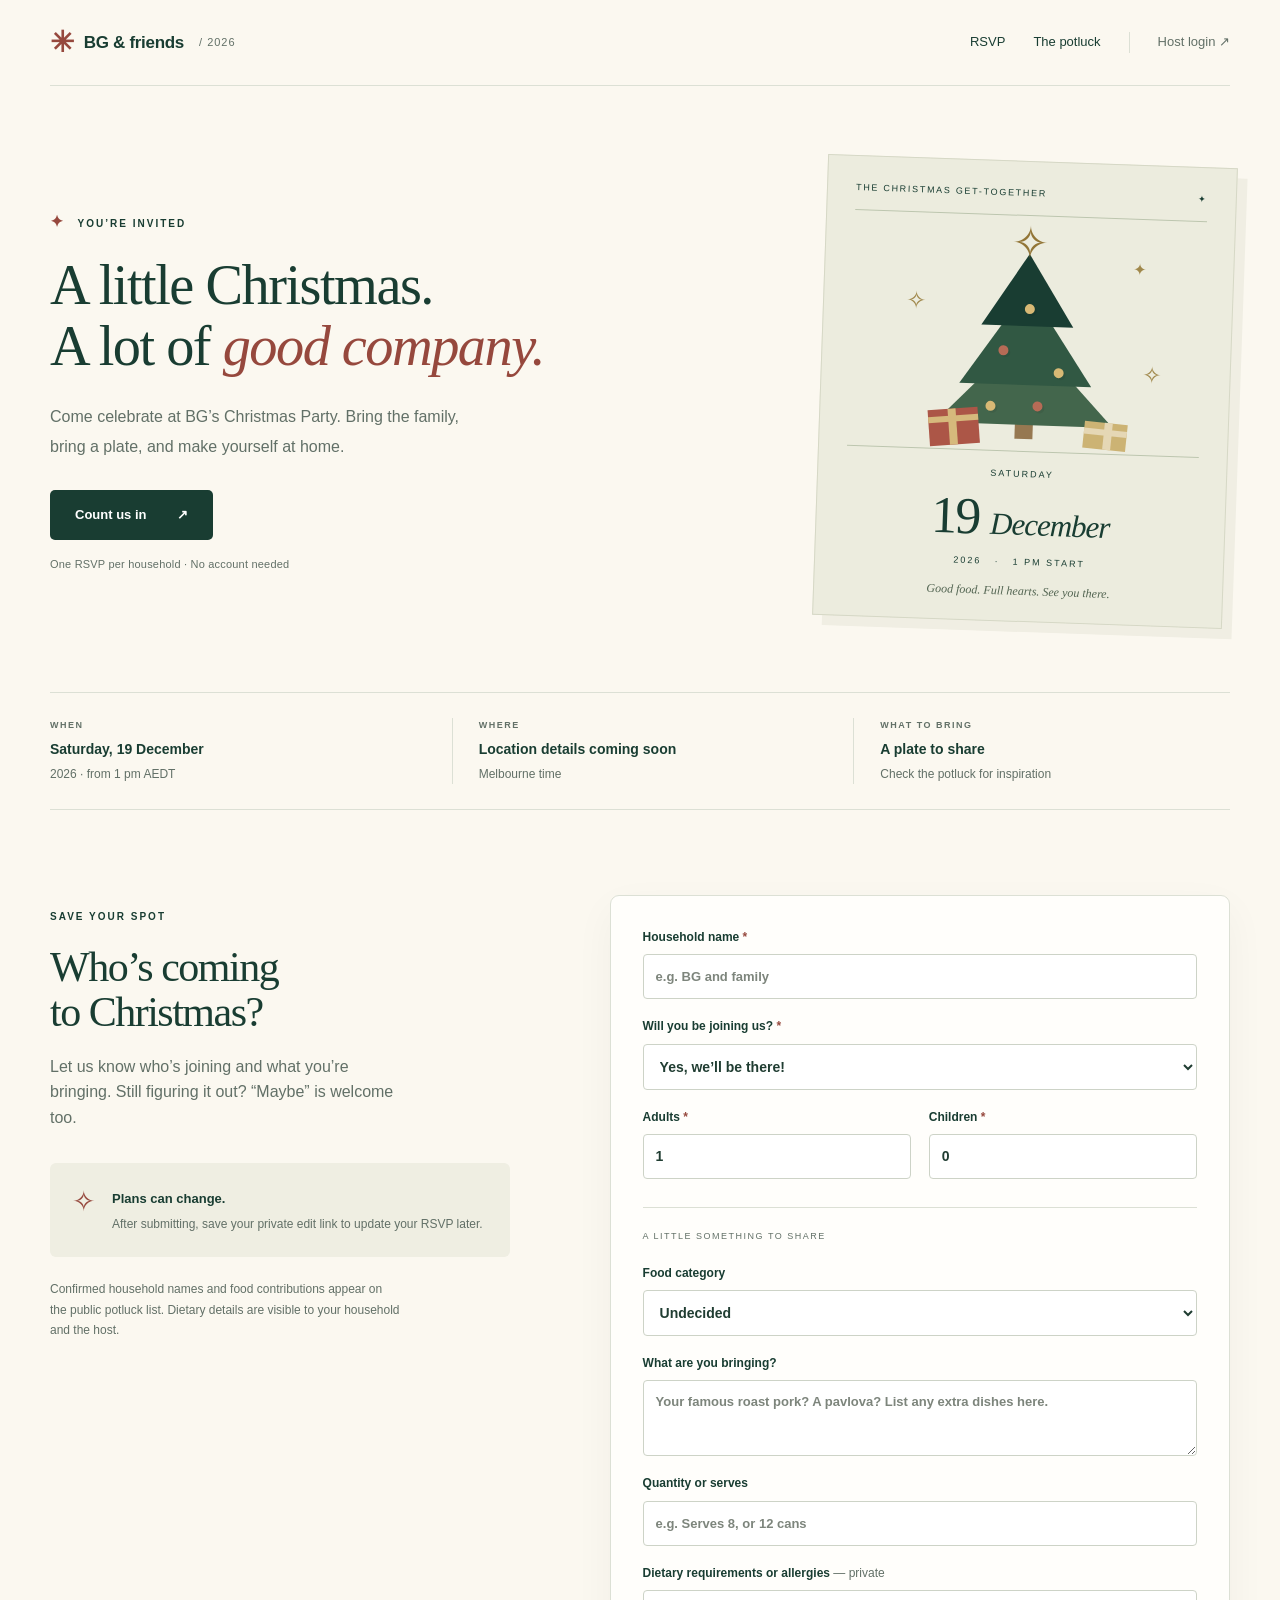
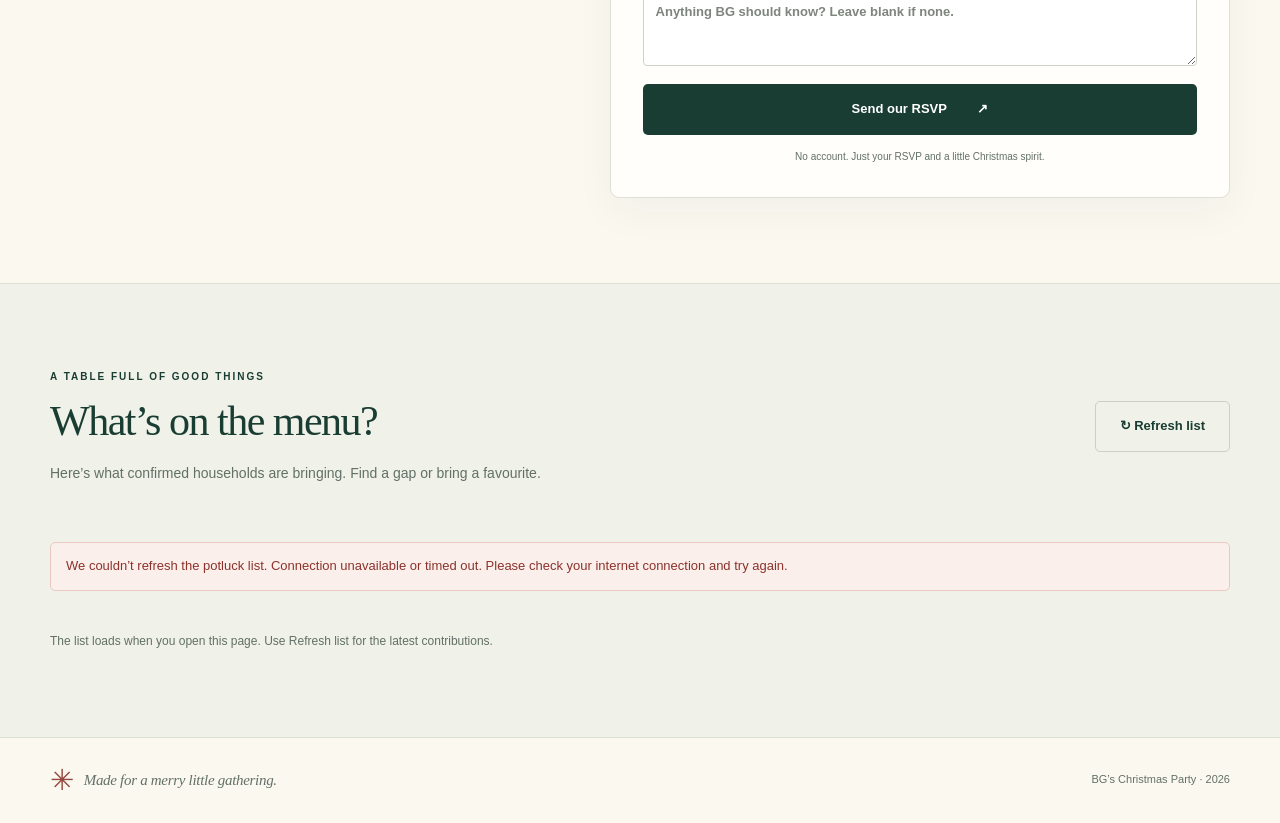
==== index.html @ 315f64fb "Add files via upload" ====
<!doctype html>
<html lang="en-AU">
<head>
  <meta charset="utf-8">
  <meta name="viewport" content="width=device-width, initial-scale=1">
  <meta name="theme-color" content="#193d32">
  <meta name="referrer" content="no-referrer">
  <meta name="robots" content="noindex,nofollow">
  <meta http-equiv="Content-Security-Policy" content="default-src 'self'; script-src 'self'; style-src 'self'; img-src 'self' data:; connect-src https://kngelwfupxtznqcwbgnf.supabase.co; object-src 'none'; base-uri 'self'; form-action 'none'">
  <title>BG’s Christmas Party · 19 December 2026</title>
  <link rel="icon" href="./favicon.svg" type="image/svg+xml">
  <link rel="stylesheet" href="./styles.css">
  <script type="module" src="./guest.js"></script>
</head>
<body>
  <a class="skip" href="#main">Skip to content</a>
  <header class="site-header wrap">
    <a class="brand" href="./index.html"><span class="brand-mark" aria-hidden="true">✳</span> BG & friends <span class="year">/ 2026</span></a>
    <nav aria-label="Main navigation"><a href="#rsvp">RSVP</a><a href="#potluck">The potluck</a><a class="host-link" href="./admin.html">Host login ↗</a></nav>
  </header>
  <main id="main">
    <section class="hero wrap">
      <div class="hero-copy">
        <p class="eyebrow"><span class="tiny-star" aria-hidden="true">✦</span> YOU’RE INVITED</p>
        <h1>A little Christmas.<br>A lot of <em>good company.</em></h1>
        <p class="hero-intro">Come celebrate at BG’s Christmas Party. Bring the family, bring a plate, and make yourself at home.</p>
        <a class="button primary" href="#rsvp">Count us in <span aria-hidden="true">↗</span></a>
        <p class="hero-note">One RSVP per household · No account needed</p>
      </div>
      <div class="invitation" aria-label="Saturday 19 December 2026, 1 pm, Melbourne time">
        <div class="invite-top"><span>THE CHRISTMAS GET-TOGETHER</span><span aria-hidden="true">✦</span></div>
        <div class="tree-scene" aria-hidden="true">
          <span class="tree-star">✧</span><div class="tree-layer top"></div><div class="tree-layer middle"></div><div class="tree-layer bottom"></div><div class="tree-trunk"></div>
          <i class="bauble b1"></i><i class="bauble b2"></i><i class="bauble b3"></i><i class="bauble b4"></i><i class="bauble b5"></i>
          <div class="gift g1"></div><div class="gift g2"></div><span class="spark s1">✧</span><span class="spark s2">✦</span><span class="spark s3">✧</span>
        </div>
        <div class="invite-date"><span>SATURDAY</span><strong>19 <em>December</em></strong><span>2026 &nbsp; · &nbsp; 1 PM START</span></div>
        <p class="invite-foot">Good food. Full hearts. See you there.</p>
      </div>
    </section>
    <section class="event-strip wrap" aria-label="Party details">
      <div><span class="detail-label">WHEN</span><strong>Saturday, 19 December</strong><span>2026 · from 1 pm AEDT</span></div>
      <div><span class="detail-label">WHERE</span><strong id="location">Location details coming soon</strong><span>Melbourne time</span></div>
      <div><span class="detail-label">WHAT TO BRING</span><strong>A plate to share</strong><span>Check the potluck for inspiration</span></div>
    </section>
    <section id="rsvp" class="rsvp-section wrap section">
      <div class="section-intro"><p class="eyebrow">SAVE YOUR SPOT</p><h2>Who’s coming<br>to Christmas?</h2><p>Let us know who’s joining and what you’re bringing. Still figuring it out? “Maybe” is welcome too.</p>
        <div class="side-note"><span aria-hidden="true">✧</span><div><strong>Plans can change.</strong><p>After submitting, save your private edit link to update your RSVP later.</p></div></div>
        <p class="small">Confirmed household names and food contributions appear on the public potluck list. Dietary details are visible to your household and the host.</p>
      </div>
      <div class="form-card">
        <div id="edit-banner" class="edit-banner" hidden><strong>Editing your household’s RSVP</strong><button id="new-household" class="text-button" type="button">Start a different household</button></div>
        <div id="form-status" class="notice" role="status" aria-live="polite" hidden></div>
        <noscript><p class="notice error">Please enable JavaScript to submit your RSVP and view the potluck list.</p></noscript>
        <form id="rsvp-form">
          <fieldset id="rsvp-fields" disabled>
            <label>Household name <span class="required">*</span><input name="household_name" required maxlength="100" autocomplete="name" placeholder="e.g. BG and family"></label>
            <label>Will you be joining us? <span class="required">*</span><select name="attendance" required><option value="Yes">Yes, we’ll be there!</option><option value="Maybe">Maybe — still confirming</option><option value="No">Sorry, we can’t make it</option></select></label>
            <div class="form-row"><label>Adults <span class="required">*</span><input name="adults" type="number" min="0" max="50" step="1" value="1" required inputmode="numeric"></label><label>Children <span class="required">*</span><input name="children" type="number" min="0" max="50" step="1" value="0" required inputmode="numeric"></label></div>
            <div class="form-divider"><span>A LITTLE SOMETHING TO SHARE</span></div>
            <label>Food category<select name="food_category"></select></label>
            <label>What are you bringing?<textarea name="bringing" rows="2" maxlength="1000" placeholder="Your famous roast pork? A pavlova? List any extra dishes here."></textarea></label>
            <label>Quantity or serves<input name="quantity" maxlength="100" placeholder="e.g. Serves 8, or 12 cans"></label>
            <label>Dietary requirements or allergies <span class="optional">— private</span><textarea name="dietary_requirements" rows="2" maxlength="1000" placeholder="Anything BG should know? Leave blank if none."></textarea></label>
            <button id="submit-rsvp" class="button primary full" type="submit">Send our RSVP <span aria-hidden="true">↗</span></button>
          </fieldset>
          <p class="form-foot">No account. Just your RSVP and a little Christmas spirit.</p>
        </form>
        <section id="saved-panel" class="saved-panel" tabindex="-1" hidden>
          <p class="eyebrow">YOU’RE ALL SORTED</p><h3 id="saved-title">Your RSVP is saved.</h3><p>Keep this private link. You’ll need it to change your response on another device.</p>
          <label>Your private edit link<input id="edit-link" readonly spellcheck="false"></label>
          <div class="button-row"><button type="button" id="copy-link" class="button primary">Copy edit link</button><button type="button" id="download-link" class="button secondary">Save link as a file</button></div>
          <p id="copy-status" class="small" role="status"></p><button type="button" id="edit-again" class="text-button">Make another change</button>
        </section>
      </div>
    </section>
    <section id="potluck" class="potluck-section section">
      <div class="wrap"><div class="section-heading"><div><p class="eyebrow">A TABLE FULL OF GOOD THINGS</p><h2>What’s on the menu?</h2><p>Here’s what confirmed households are bringing. Find a gap or bring a favourite.</p></div><button id="refresh-potluck" class="button secondary" type="button">↻ Refresh list</button></div>
        <div class="filter-row" id="category-filters" aria-label="Filter contributions by category"></div>
        <p id="potluck-status" class="notice" role="status" hidden></p><div id="potluck-grid" class="potluck-grid" aria-live="polite"></div>
        <p class="small potluck-foot">The list loads when you open this page. Use Refresh list for the latest contributions.</p>
      </div>
    </section>
  </main>
  <footer class="wrap site-footer"><span class="brand"><span class="brand-mark" aria-hidden="true">✳</span> Made for a merry little gathering.</span><span>BG’s Christmas Party · 2026</span></footer>
</body>
</html>
---- styles.css ----
:root{--paper:#fbf8f0;--ink:#193d32;--muted:#627067;--line:#dce0d5;--green:#214e3e;--red:#96483d;--gold:#c3a35d;--white:#fffefb;--soft:#eef0e7;--shadow:0 14px 42px #20382b0b}
*{box-sizing:border-box}html{scroll-behavior:smooth;scroll-padding-top:30px}body{margin:0;background:var(--paper);color:var(--ink);font-family:Arial,Helvetica,sans-serif;font-size:16px;line-height:1.6}button,input,select,textarea{font:inherit}button,a,input,select,textarea{-webkit-tap-highlight-color:transparent}button{cursor:pointer}button:disabled{cursor:wait;opacity:.55}[hidden]{display:none!important}a{color:inherit}a:hover{color:var(--red)}button:focus-visible,a:focus-visible,input:focus-visible,textarea:focus-visible,select:focus-visible{outline:3px solid var(--gold);outline-offset:4px}.wrap{width:min(1180px,calc(100% - 80px));margin:auto}.site-header{display:flex;align-items:center;justify-content:space-between;padding:28px 0;border-bottom:1px solid var(--line);gap:20px}.brand{display:inline-flex;align-items:center;gap:10px;text-decoration:none;font-size:17px;font-weight:700;letter-spacing:-.3px}.brand-mark{font-size:29px;color:var(--red);line-height:1}.year{font-size:11px;letter-spacing:1px;font-weight:400;color:var(--muted);margin-left:5px}nav{display:flex;align-items:center;gap:28px}nav a{text-decoration:none;font-size:13px}nav .host-link{color:var(--muted);border-left:1px solid var(--line);padding-left:28px}.skip{position:absolute;left:12px;top:-100px;background:var(--ink);color:white;padding:12px;z-index:10}.skip:focus{top:12px}.hero{display:grid;grid-template-columns:1.3fr 1fr;align-items:center;gap:70px;padding-top:75px;padding-bottom:70px}.eyebrow{font-size:10px;font-weight:700;letter-spacing:2px;line-height:1.6;margin:0 0 20px;text-transform:uppercase}.tiny-star{color:var(--red);font-size:16px;margin-right:8px}h1,h2,h3,p{margin-top:0}h1,h2,h3{font-family:Georgia,'Times New Roman',serif;font-weight:400;line-height:1.08;letter-spacing:-1.5px}h1{font-size:clamp(42px,4.4vw,64px);margin-bottom:26px}h1 em{font-weight:400;color:var(--red)}.hero-intro{font-size:16px;line-height:1.85;color:var(--muted);max-width:430px;margin-bottom:28px}.hero-note{font-size:11px;letter-spacing:.2px;color:var(--muted);margin:16px 0 0}.button{display:inline-flex;align-items:center;justify-content:center;gap:30px;padding:14px 24px;min-height:48px;font-size:13px;font-weight:600;text-decoration:none;border:1px solid transparent;border-radius:5px;transition:background .15s,transform .15s}.button:hover{transform:translateY(-1px)}.primary{background:var(--ink);color:white}.primary:hover{background:#2d5646;color:white}.secondary{background:transparent;color:var(--ink);border-color:#cbd1c4}.secondary:hover{background:#e9eddf}.full{width:100%}.invitation{background:#ececde;padding:24px 28px 20px;border:1px solid #d6d8c6;box-shadow:10px 10px 0 #f0eee3;transform:rotate(2deg);position:relative;max-width:410px;width:100%;justify-self:end}.invite-top{display:flex;justify-content:space-between;font-size:9px;letter-spacing:1.7px;border-bottom:1px solid #bdc6af;padding-bottom:15px}.invite-date{text-align:center;border-top:1px solid #bdc6af;padding-top:15px}.invite-date>span{display:block;font-size:9px;letter-spacing:2px}.invite-date strong{display:block;font-family:Georgia,serif;font-weight:400;font-size:52px;line-height:1.4;letter-spacing:-2px}.invite-date strong em{font-size:31px;letter-spacing:-1px}.invite-foot{font-family:Georgia,serif;font-style:italic;text-align:center;font-size:12px;margin:13px 0 0;color:#526451}.tree-scene{height:230px;position:relative;margin:5px auto 0;width:280px;max-width:100%}.tree-layer{position:absolute;left:50%;transform:translateX(-50%);height:0;width:0;border-left:solid transparent;border-right:solid transparent;border-bottom:solid var(--ink)}.tree-layer.top{top:33px;border-left-width:46px;border-right-width:46px;border-bottom-width:72px;z-index:3}.tree-layer.middle{top:67px;border-left-width:66px;border-right-width:66px;border-bottom-width:97px;z-index:2;border-bottom-color:#315843}.tree-layer.bottom{top:111px;border-left-width:89px;border-right-width:89px;border-bottom-width:93px;z-index:1;border-bottom-color:#43664c}.tree-star{position:absolute;top:0;left:50%;transform:translateX(-50%);font-size:45px;line-height:1;color:#927536;z-index:4}.tree-trunk{position:absolute;left:calc(50% - 9px);top:184px;width:18px;height:34px;background:#967851}.bauble{position:absolute;width:10px;height:10px;background:#d8b975;border-radius:50%;z-index:4;box-shadow:2px 2px 0 #0001}.b1{top:83px;left:49%}.b2{top:125px;left:40%;background:#b66b56}.b3{top:146px;left:60%}.b4{top:181px;left:36%}.b5{top:180px;left:53%;background:#b66b56}.gift{position:absolute;bottom:4px;height:36px;width:50px;z-index:5;background:#ac5647}.gift:before{content:'';position:absolute;left:20px;top:0;height:100%;width:8px;background:#d6b97c}.gift:after{content:'';position:absolute;width:100%;height:6px;top:7px;background:#d6b97c}.g1{left:45px;transform:rotate(-6deg)}.g2{right:37px;height:27px;width:43px;background:#ccb374;transform:rotate(4deg)}.g2:before,.g2:after{background:#e5d7b5}.spark{position:absolute;color:#a0884b}.s1{left:18px;top:64px;font-size:24px}.s2{right:23px;top:32px;font-size:16px}.s3{right:4px;top:132px;font-size:23px}.event-strip{display:grid;grid-template-columns:repeat(3,1fr);border-top:1px solid var(--line);border-bottom:1px solid var(--line);padding:25px 0;gap:25px}.event-strip>div{display:flex;flex-direction:column;padding:0 26px;border-left:1px solid var(--line)}.event-strip>div:first-child{padding-left:0;border:0}.detail-label{font-size:9px;letter-spacing:1.5px;color:var(--muted);font-weight:700}.event-strip strong{font-size:14px;font-weight:600;margin:5px 0}.event-strip div>span:last-child{font-size:12px;color:var(--muted)}.section{padding-top:85px;padding-bottom:85px}h2{font-size:42px;margin-bottom:18px}h3{font-size:25px;letter-spacing:-.6px}.rsvp-section{display:grid;grid-template-columns:1fr 1.35fr;gap:100px}.section-intro{padding-top:14px}.section-intro>p:not(.eyebrow){color:var(--muted)}.section-intro>p{max-width:350px}.side-note{display:flex;gap:17px;background:#efeee2;border-radius:6px;padding:22px;margin:32px 0 22px}.side-note>span{color:var(--red);font-size:28px;line-height:1.2}.side-note strong{font-size:13px}.side-note p{font-size:12px;margin:4px 0 0;color:var(--muted);line-height:1.75}.small{font-size:12px;line-height:1.7;color:var(--muted)}.form-card{padding:32px;background:var(--white);border:1px solid var(--line);border-radius:9px;box-shadow:var(--shadow)}fieldset{padding:0;border:0;margin:0;min-width:0}label{display:block;font-size:12px;font-weight:600;margin-bottom:18px;line-height:1.6}input,select,textarea{display:block;width:100%;min-width:0;margin-top:7px;background:#fff;border:1px solid #cdd3c7;color:#203d32;border-radius:4px;padding:11px 12px;font-size:14px;line-height:1.5}textarea{resize:vertical;min-height:76px}input::placeholder,textarea::placeholder{color:#7d857c;opacity:1;font-size:13px}input:disabled{background:#f0f0e9;color:#687066}select{min-height:46px}.required{color:var(--red)}.optional{color:var(--muted);font-weight:400}.form-row{display:grid;grid-template-columns:1fr 1fr;gap:18px}.form-divider{border-top:1px solid var(--line);margin:10px 0 21px;padding-top:21px;color:var(--muted);font-size:9px;letter-spacing:1.5px}.form-foot{font-size:10px;text-align:center;color:var(--muted);margin:14px 0 0}.notice{padding:13px 15px;border-radius:5px;background:#eef2e9;font-size:13px;margin:0 0 20px;overflow-wrap:anywhere;border:1px solid #d9e1d0}.notice.error{background:#fbefec;color:#8c322b;border-color:#eac9c2}.edit-banner{padding:0 0 18px;border-bottom:1px solid var(--line);margin-bottom:20px;font-size:13px}.edit-banner strong{display:block;margin-bottom:6px}.text-button{padding:3px 0;border:0;background:none;color:var(--ink);font-size:12px;text-decoration:underline;text-underline-offset:4px}.text-button:hover{color:var(--red)}.saved-panel h3{font-size:33px}.saved-panel>p:not(.eyebrow){font-size:14px;color:var(--muted)}.saved-panel:focus{outline:none}.button-row{display:flex;gap:10px;flex-wrap:wrap}.saved-panel .button{padding:12px 16px;font-size:12px}.potluck-section{background:#f0f1e8;border-top:1px solid var(--line);border-bottom:1px solid var(--line)}.section-heading{display:flex;align-items:center;justify-content:space-between;gap:30px;margin-bottom:30px}.section-heading p:not(.eyebrow){color:var(--muted);font-size:14px;margin-bottom:0}.section-heading .eyebrow{margin-bottom:14px}.section-heading .button{flex-shrink:0}.filter-row{display:flex;flex-wrap:wrap;gap:8px;margin:28px 0}.chip{font-size:12px;padding:8px 16px;border:1px solid #d1d8ca;border-radius:25px;background:transparent;color:var(--ink)}.chip[aria-pressed=true]{background:var(--ink);color:white;border-color:var(--ink)}.potluck-grid{display:grid;grid-template-columns:repeat(3,1fr);gap:18px}.potluck-card{background:var(--white);border:1px solid var(--line);padding:24px;border-radius:6px;min-width:0}.card-top{display:flex;align-items:center;justify-content:space-between;gap:10px;margin-bottom:20px}.card-top .eyebrow{margin:0;font-size:9px;color:var(--red)}.food-icon{display:grid;place-items:center;background:#f0efe3;border-radius:50%;height:35px;width:35px;font-size:22px;color:var(--red)}.potluck-card h3{overflow-wrap:anywhere;white-space:pre-wrap;margin-bottom:12px;font-size:24px;line-height:1.3}.potluck-card p{white-space:pre-wrap;overflow-wrap:anywhere}.card-household{padding-top:15px;margin-top:20px;border-top:1px solid var(--line);font-size:12px;overflow-wrap:anywhere}.empty-state{grid-column:1/-1;text-align:center;background:#ffffff70;border:1px dashed #c4cdbb;padding:40px 24px;border-radius:6px}.empty-icon{font-size:35px;color:var(--red)}.empty-state h3{margin:12px 0}.empty-state p{color:var(--muted);font-size:13px;margin-bottom:0}.potluck-foot{margin:20px 0 0}.site-footer{display:flex;justify-content:space-between;align-items:center;gap:20px;padding:28px 0;font-size:11px;color:var(--muted)}.site-footer .brand{font-family:Georgia,serif;font-style:italic;font-size:15px;font-weight:400}.site-footer .brand-mark{font-style:normal}.admin-main{min-height:calc(100vh - 200px);padding-top:55px;padding-bottom:60px}.login-card{max-width:480px;margin:20px auto 60px;background:var(--white);border:1px solid var(--line);border-radius:9px;padding:36px;box-shadow:var(--shadow)}.login-card h1{font-size:37px}.login-card>p:not(.eyebrow){color:var(--muted);font-size:13px}.admin-page h1{font-size:44px}.admin-page .login-card h1{font-size:37px}.admin-page h2{font-size:28px}.stats-grid{display:grid;grid-template-columns:repeat(4,1fr);gap:16px;margin:30px 0}.stat-card{background:var(--white);border:1px solid var(--line);border-radius:6px;padding:23px;display:flex;flex-direction:column}.stat-card:first-child{background:var(--ink);color:white;border-color:var(--ink)}.stat-card:first-child .small,.stat-card:first-child .detail-label{color:#d3dfd5}.stat-card>strong{font-family:Georgia,serif;font-size:48px;font-weight:400;line-height:1.3;margin:10px 0}.menu-summary{background:#eceee3;border:1px solid var(--line);border-radius:6px;padding:23px 26px;margin-bottom:38px}.menu-summary h2{margin-bottom:5px}.menu-summary p{margin-bottom:20px}.food-totals{display:grid;grid-template-columns:repeat(8,1fr);gap:10px}.food-total{display:flex;flex-direction:column;border-left:1px solid #d1d8c6;padding-left:16px;gap:2px}.food-total:first-child{border-left:0;padding-left:0}.food-total strong{font-family:Georgia,serif;font-size:26px;font-weight:400}.food-total span{font-size:11px;color:var(--muted)}.management-heading{display:flex;justify-content:space-between;align-items:end;gap:20px;margin-bottom:20px}.management-heading h2{margin-bottom:6px}.management-heading p{margin-bottom:0}.table-filters{display:flex;gap:14px}.table-filters label{margin:0}.table-filters input{max-width:250px}.table-scroll{overflow-x:auto;border:1px solid var(--line);border-radius:6px;background:var(--white)}.guest-table{border-collapse:collapse;width:100%;font-size:12px;min-width:820px;table-layout:fixed}.guest-table th{text-align:left;font-size:10px;letter-spacing:.5px;background:#eff1e7;padding:15px 12px;border-bottom:1px solid var(--line)}.guest-table th:nth-child(1){width:19%}.guest-table th:nth-child(2){width:10%}.guest-table th:nth-child(3),.guest-table th:nth-child(4){width:7%}.guest-table th:nth-child(5){width:23%}.guest-table th:nth-child(6){width:23%}.guest-table th:last-child{width:11%}.guest-table td{vertical-align:top;padding:18px 12px;border-bottom:1px solid var(--line);overflow-wrap:anywhere;white-space:pre-wrap}.guest-table tr:last-child td{border-bottom:0}.guest-table .small{font-size:10px}.table-sub{display:block;margin-top:4px}.guest-table .text-button{display:block;font-size:11px;margin-bottom:7px}.badge{display:inline-block;border-radius:20px;padding:3px 10px;font-size:10px;font-weight:700}.badge.yes{background:#e1eddf;color:#2e5834}.badge.maybe{background:#f1e9cf;color:#745b1a}.badge.no{background:#f0e1dc;color:#8b4137}.danger{color:#994137}dialog{width:min(550px,calc(100% - 28px));max-height:90vh;border:1px solid var(--line);border-radius:10px;background:var(--white);color:var(--ink);padding:28px;overflow:auto;box-shadow:0 20px 90px #0004}dialog::backdrop{background:#102e23aa;backdrop-filter:blur(3px)}.dialog-heading{display:flex;align-items:flex-start;justify-content:space-between;gap:20px}.dialog-heading .eyebrow{margin-bottom:10px}.dialog-heading h2{overflow-wrap:anywhere}.icon-button{border:1px solid var(--line);border-radius:50%;width:34px;height:34px;flex-shrink:0;line-height:1;background:transparent;font-size:23px;color:var(--ink)}
@media(min-width:1500px){.hero{padding-top:100px;padding-bottom:95px}}
@media(max-width:1000px){.wrap{width:calc(100% - 48px)}.hero{gap:38px}.rsvp-section{gap:45px}.invitation{padding:20px}.hero h1{font-size:46px}.potluck-grid{grid-template-columns:repeat(2,1fr)}.stats-grid{grid-template-columns:repeat(2,1fr)}.management-heading{align-items:start;flex-direction:column}.food-totals{grid-template-columns:repeat(4,1fr);row-gap:20px}.food-total:nth-child(5){border-left:0;padding-left:0}}
@media(max-width:680px){.wrap{width:calc(100% - 36px)}.site-header{padding:18px 0;align-items:flex-start;gap:14px;flex-wrap:wrap}.brand{font-size:16px}.brand-mark{font-size:25px}nav{gap:22px;justify-content:space-between;width:100%}nav a{font-size:12px}nav .host-link{margin-left:auto;border:0;padding-left:0}.hero{grid-template-columns:1fr;gap:42px;padding-top:40px;padding-bottom:45px}.hero h1{font-size:43px;line-height:1.11;letter-spacing:-1.7px}.hero-intro{font-size:14px;max-width:100%}.hero-copy .eyebrow{margin-bottom:18px}.invitation{justify-self:center;width:90%;max-width:355px}.tree-scene{height:220px}.event-strip{grid-template-columns:1fr;gap:18px;padding:24px 0}.event-strip>div{padding:0 0 16px;border:0;border-bottom:1px solid var(--line)}.event-strip>div:first-child{border-bottom:1px solid var(--line);padding-bottom:16px}.event-strip>div:last-child{border:0;padding:0}.section{padding:45px 0}.rsvp-section{grid-template-columns:1fr;gap:24px}.section-intro{padding:0}.section-intro h2 br{display:none}.section-intro>p{max-width:none}.section-intro>p.small{margin-bottom:0}.side-note{margin:22px 0 16px;padding:18px}.form-card{padding:22px 18px}h2{font-size:34px}.section-heading{align-items:flex-start;flex-direction:column;gap:18px;margin-bottom:20px}.section-heading p:not(.eyebrow){font-size:13px}.section-heading .button{padding:10px 16px;min-height:42px}.potluck-grid{grid-template-columns:1fr}.potluck-card{padding:22px}.site-footer{align-items:flex-start;flex-direction:column;gap:8px;padding:24px 0}.form-row{gap:12px}.saved-panel .button-row{flex-direction:column}.admin-main{padding-top:30px}.admin-page h1{font-size:35px}.login-card{padding:26px 22px;margin-top:0}.admin-page .login-card h1{font-size:32px}.stat-card{padding:17px}.stat-card>strong{font-size:39px}.stat-card .detail-label{font-size:8px;letter-spacing:1px}.stat-card .small{font-size:10px}.stats-grid{gap:10px;margin:20px 0}.menu-summary{padding:20px 18px}.food-totals{gap:16px 8px}.food-total{padding-left:10px}.food-total span{font-size:10px}.table-filters{width:100%;flex-direction:column;gap:12px}.table-filters input{max-width:none}.table-scroll{margin:0 -4px}.admin-page .section-heading .button-row{width:100%}.admin-page .section-heading .button{flex:1}dialog{padding:22px 18px}}
@media(prefers-reduced-motion:reduce){html{scroll-behavior:auto}*{transition:none!important}}
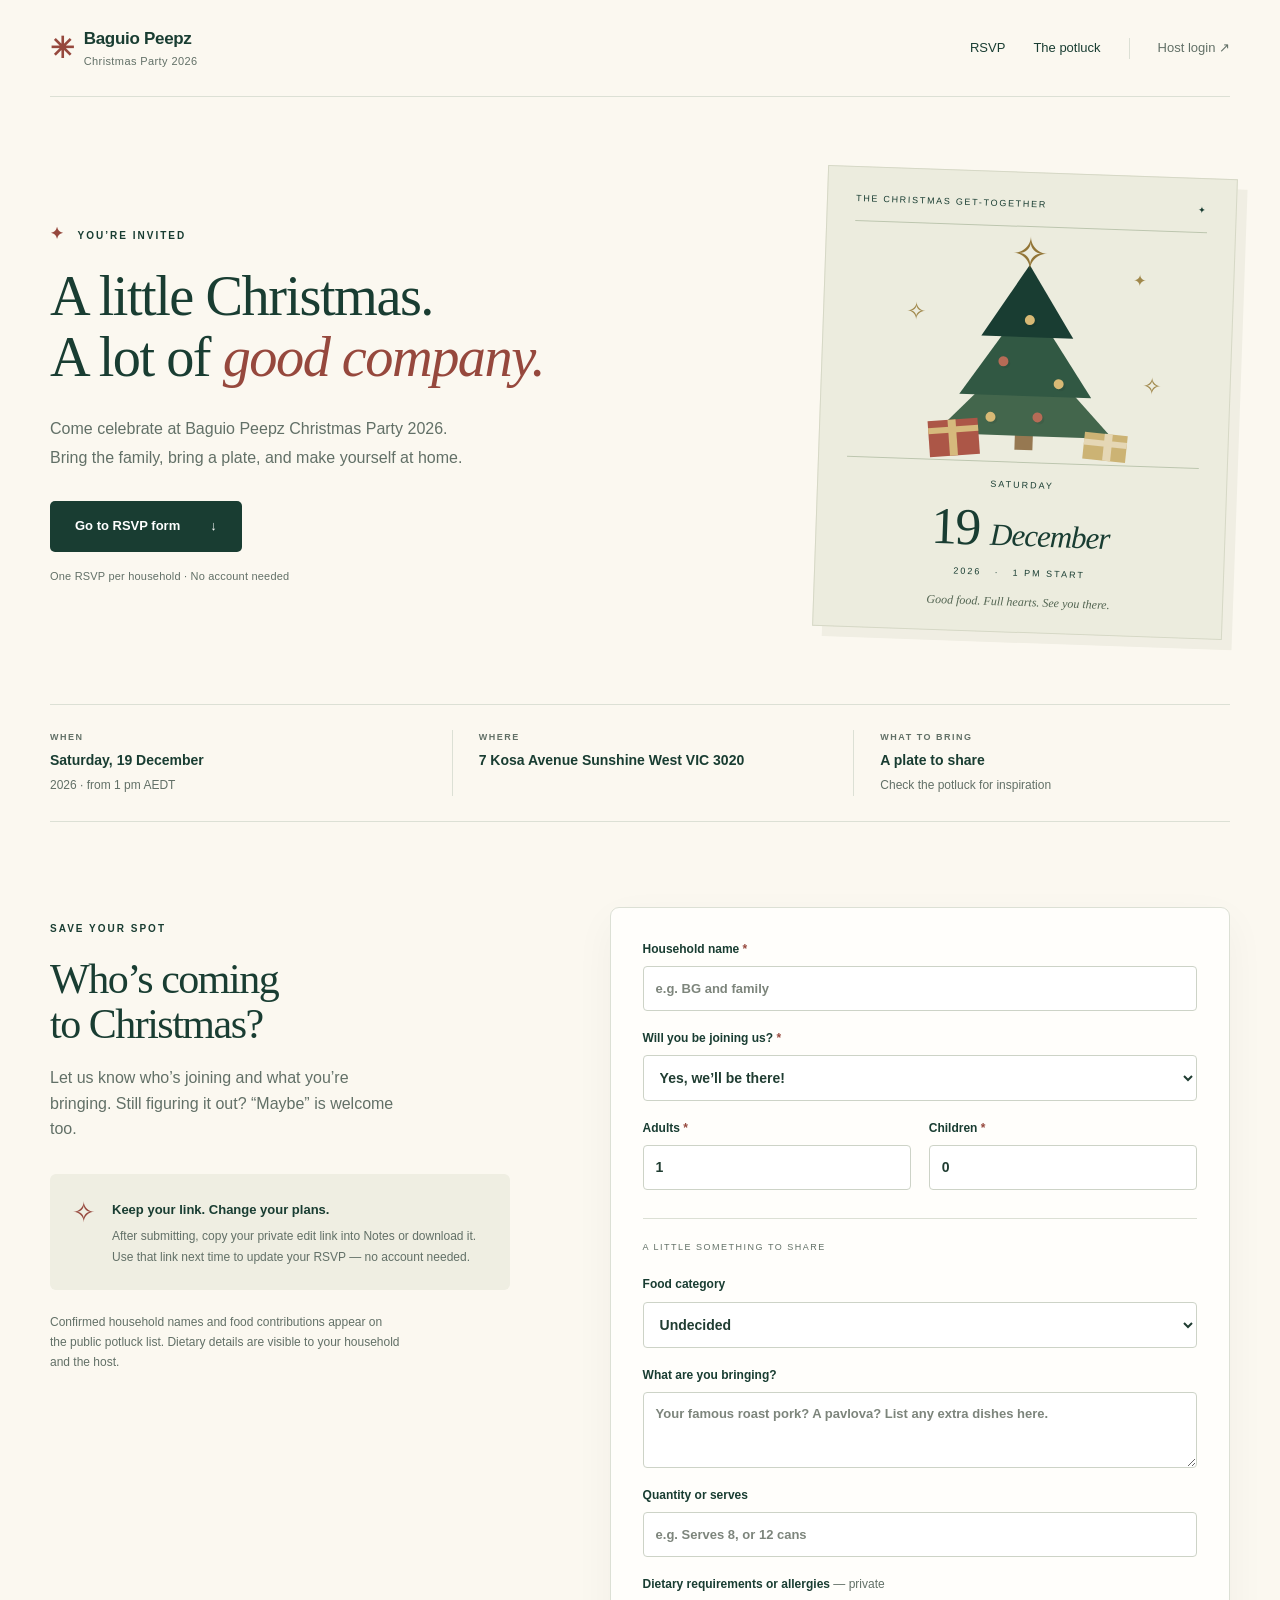
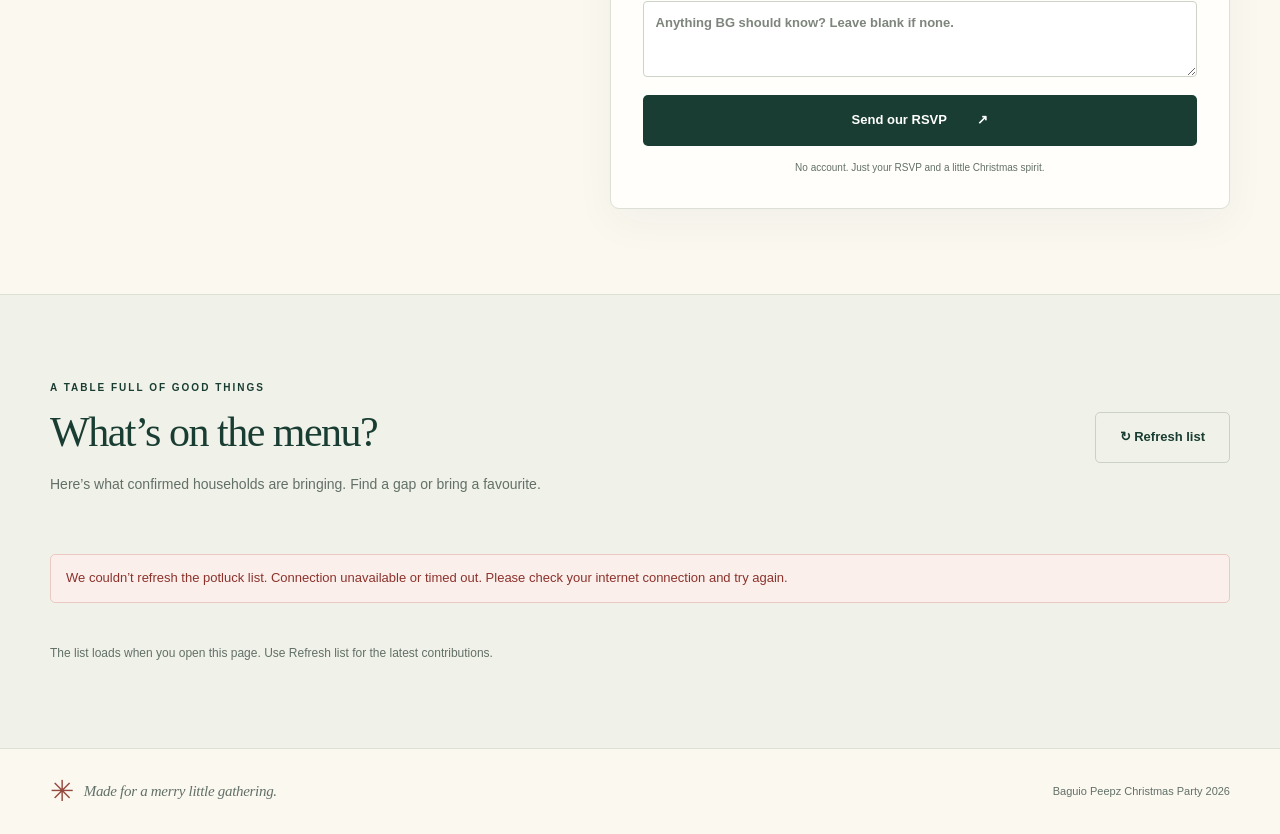
==== commit 793b8920: "Add files via upload" ====
--- a/index.html
+++ b/index.html
@@ -7,7 +7,7 @@
   <meta name="referrer" content="no-referrer">
   <meta name="robots" content="noindex,nofollow">
   <meta http-equiv="Content-Security-Policy" content="default-src 'self'; script-src 'self'; style-src 'self'; img-src 'self' data:; connect-src https://kngelwfupxtznqcwbgnf.supabase.co; object-src 'none'; base-uri 'self'; form-action 'none'">
-  <title>BG’s Christmas Party · 19 December 2026</title>
+  <title>Baguio Peepz Christmas Party 2026 · 19 December 2026</title>
   <link rel="icon" href="./favicon.svg" type="image/svg+xml">
   <link rel="stylesheet" href="./styles.css">
   <script type="module" src="./guest.js"></script>
@@ -15,7 +15,7 @@
 <body>
   <a class="skip" href="#main">Skip to content</a>
   <header class="site-header wrap">
-    <a class="brand" href="./index.html"><span class="brand-mark" aria-hidden="true">✳</span> BG & friends <span class="year">/ 2026</span></a>
+    <a class="brand" href="./index.html"><span class="brand-mark" aria-hidden="true">✳</span> <span class="brand-name">Baguio Peepz<span class="brand-subtitle">Christmas Party 2026</span></span></a>
     <nav aria-label="Main navigation"><a href="#rsvp">RSVP</a><a href="#potluck">The potluck</a><a class="host-link" href="./admin.html">Host login ↗</a></nav>
   </header>
   <main id="main">
@@ -23,8 +23,8 @@
       <div class="hero-copy">
         <p class="eyebrow"><span class="tiny-star" aria-hidden="true">✦</span> YOU’RE INVITED</p>
         <h1>A little Christmas.<br>A lot of <em>good company.</em></h1>
-        <p class="hero-intro">Come celebrate at BG’s Christmas Party. Bring the family, bring a plate, and make yourself at home.</p>
-        <a class="button primary" href="#rsvp">Count us in <span aria-hidden="true">↗</span></a>
+        <p class="hero-intro">Come celebrate at Baguio Peepz Christmas Party 2026. Bring the family, bring a plate, and make yourself at home.</p>
+        <a class="button primary" href="#rsvp">Go to RSVP form <span aria-hidden="true">↓</span></a>
         <p class="hero-note">One RSVP per household · No account needed</p>
       </div>
       <div class="invitation" aria-label="Saturday 19 December 2026, 1 pm, Melbourne time">
@@ -40,12 +40,12 @@
     </section>
     <section class="event-strip wrap" aria-label="Party details">
       <div><span class="detail-label">WHEN</span><strong>Saturday, 19 December</strong><span>2026 · from 1 pm AEDT</span></div>
-      <div><span class="detail-label">WHERE</span><strong id="location">Location details coming soon</strong><span>Melbourne time</span></div>
+      <div><span class="detail-label">WHERE</span><strong id="location">7 Kosa Avenue Sunshine West VIC 3020</strong></div>
       <div><span class="detail-label">WHAT TO BRING</span><strong>A plate to share</strong><span>Check the potluck for inspiration</span></div>
     </section>
     <section id="rsvp" class="rsvp-section wrap section">
       <div class="section-intro"><p class="eyebrow">SAVE YOUR SPOT</p><h2>Who’s coming<br>to Christmas?</h2><p>Let us know who’s joining and what you’re bringing. Still figuring it out? “Maybe” is welcome too.</p>
-        <div class="side-note"><span aria-hidden="true">✧</span><div><strong>Plans can change.</strong><p>After submitting, save your private edit link to update your RSVP later.</p></div></div>
+        <div class="side-note"><span aria-hidden="true">✧</span><div><strong>Keep your link. Change your plans.</strong><p>After submitting, copy your private edit link into Notes or download it. Use that link next time to update your RSVP — no account needed.</p></div></div>
         <p class="small">Confirmed household names and food contributions appear on the public potluck list. Dietary details are visible to your household and the host.</p>
       </div>
       <div class="form-card">
@@ -67,21 +67,32 @@
           <p class="form-foot">No account. Just your RSVP and a little Christmas spirit.</p>
         </form>
         <section id="saved-panel" class="saved-panel" tabindex="-1" hidden>
-          <p class="eyebrow">YOU’RE ALL SORTED</p><h3 id="saved-title">Your RSVP is saved.</h3><p>Keep this private link. You’ll need it to change your response on another device.</p>
-          <label>Your private edit link<input id="edit-link" readonly spellcheck="false"></label>
-          <div class="button-row"><button type="button" id="copy-link" class="button primary">Copy edit link</button><button type="button" id="download-link" class="button secondary">Save link as a file</button></div>
-          <p id="copy-status" class="small" role="status"></p><button type="button" id="edit-again" class="text-button">Make another change</button>
+          <p class="eyebrow">RESPONSE RECEIVED</p><h3 id="saved-title">Your RSVP is saved.</h3>
+          <div class="save-link-callout">
+            <p class="eyebrow">BEFORE YOU GO</p>
+            <h4>Save your private edit link</h4>
+            <p>This is your way back to change your guest numbers, food or attendance. We don’t email you a copy.</p>
+            <ol class="save-link-steps"><li><strong>Keep a copy:</strong> copy the link into Notes or a message to yourself, or download the link file below.</li><li><strong>Next time:</strong> open that saved link to update this RSVP.</li></ol>
+            <label>Your household’s private edit link<input id="edit-link" readonly spellcheck="false" aria-describedby="link-privacy"></label>
+            <div class="button-row"><button type="button" id="copy-link" class="button primary">Copy private link</button><button type="button" id="download-link" class="button secondary">Download link file</button></div>
+            <p id="copy-status" class="small" role="status"></p>
+            <p id="link-privacy" class="small">Keep this link within your household. Anyone with it can view and edit your RSVP, including dietary notes.</p>
+          </div>
+          <label class="save-link-check"><input type="checkbox" id="link-saved"><span>I’ve saved my private edit link somewhere I can find it.</span></label>
+          <button type="button" id="finish-rsvp" class="button primary full" disabled>Done — view the potluck</button>
+          <p class="small saved-help">Your RSVP is already saved. This reminder helps you keep access for next time. Lost the link? Ask BG to update your RSVP.</p>
+          <button type="button" id="edit-again" class="text-button">Make another change</button>
         </section>
       </div>
     </section>
     <section id="potluck" class="potluck-section section">
-      <div class="wrap"><div class="section-heading"><div><p class="eyebrow">A TABLE FULL OF GOOD THINGS</p><h2>What’s on the menu?</h2><p>Here’s what confirmed households are bringing. Find a gap or bring a favourite.</p></div><button id="refresh-potluck" class="button secondary" type="button">↻ Refresh list</button></div>
+      <div class="wrap"><div class="section-heading"><div><p class="eyebrow">A TABLE FULL OF GOOD THINGS</p><h2 id="potluck-title" tabindex="-1">What’s on the menu?</h2><p>Here’s what confirmed households are bringing. Find a gap or bring a favourite.</p></div><button id="refresh-potluck" class="button secondary" type="button">↻ Refresh list</button></div>
         <div class="filter-row" id="category-filters" aria-label="Filter contributions by category"></div>
         <p id="potluck-status" class="notice" role="status" hidden></p><div id="potluck-grid" class="potluck-grid" aria-live="polite"></div>
         <p class="small potluck-foot">The list loads when you open this page. Use Refresh list for the latest contributions.</p>
       </div>
     </section>
   </main>
-  <footer class="wrap site-footer"><span class="brand"><span class="brand-mark" aria-hidden="true">✳</span> Made for a merry little gathering.</span><span>BG’s Christmas Party · 2026</span></footer>
+  <footer class="wrap site-footer"><span class="brand"><span class="brand-mark" aria-hidden="true">✳</span> Made for a merry little gathering.</span><span>Baguio Peepz Christmas Party 2026</span></footer>
 </body>
 </html>
--- a/styles.css
+++ b/styles.css
@@ -4,3 +4,8 @@
 @media(max-width:1000px){.wrap{width:calc(100% - 48px)}.hero{gap:38px}.rsvp-section{gap:45px}.invitation{padding:20px}.hero h1{font-size:46px}.potluck-grid{grid-template-columns:repeat(2,1fr)}.stats-grid{grid-template-columns:repeat(2,1fr)}.management-heading{align-items:start;flex-direction:column}.food-totals{grid-template-columns:repeat(4,1fr);row-gap:20px}.food-total:nth-child(5){border-left:0;padding-left:0}}
 @media(max-width:680px){.wrap{width:calc(100% - 36px)}.site-header{padding:18px 0;align-items:flex-start;gap:14px;flex-wrap:wrap}.brand{font-size:16px}.brand-mark{font-size:25px}nav{gap:22px;justify-content:space-between;width:100%}nav a{font-size:12px}nav .host-link{margin-left:auto;border:0;padding-left:0}.hero{grid-template-columns:1fr;gap:42px;padding-top:40px;padding-bottom:45px}.hero h1{font-size:43px;line-height:1.11;letter-spacing:-1.7px}.hero-intro{font-size:14px;max-width:100%}.hero-copy .eyebrow{margin-bottom:18px}.invitation{justify-self:center;width:90%;max-width:355px}.tree-scene{height:220px}.event-strip{grid-template-columns:1fr;gap:18px;padding:24px 0}.event-strip>div{padding:0 0 16px;border:0;border-bottom:1px solid var(--line)}.event-strip>div:first-child{border-bottom:1px solid var(--line);padding-bottom:16px}.event-strip>div:last-child{border:0;padding:0}.section{padding:45px 0}.rsvp-section{grid-template-columns:1fr;gap:24px}.section-intro{padding:0}.section-intro h2 br{display:none}.section-intro>p{max-width:none}.section-intro>p.small{margin-bottom:0}.side-note{margin:22px 0 16px;padding:18px}.form-card{padding:22px 18px}h2{font-size:34px}.section-heading{align-items:flex-start;flex-direction:column;gap:18px;margin-bottom:20px}.section-heading p:not(.eyebrow){font-size:13px}.section-heading .button{padding:10px 16px;min-height:42px}.potluck-grid{grid-template-columns:1fr}.potluck-card{padding:22px}.site-footer{align-items:flex-start;flex-direction:column;gap:8px;padding:24px 0}.form-row{gap:12px}.saved-panel .button-row{flex-direction:column}.admin-main{padding-top:30px}.admin-page h1{font-size:35px}.login-card{padding:26px 22px;margin-top:0}.admin-page .login-card h1{font-size:32px}.stat-card{padding:17px}.stat-card>strong{font-size:39px}.stat-card .detail-label{font-size:8px;letter-spacing:1px}.stat-card .small{font-size:10px}.stats-grid{gap:10px;margin:20px 0}.menu-summary{padding:20px 18px}.food-totals{gap:16px 8px}.food-total{padding-left:10px}.food-total span{font-size:10px}.table-filters{width:100%;flex-direction:column;gap:12px}.table-filters input{max-width:none}.table-scroll{margin:0 -4px}.admin-page .section-heading .button-row{width:100%}.admin-page .section-heading .button{flex:1}dialog{padding:22px 18px}}
 @media(prefers-reduced-motion:reduce){html{scroll-behavior:auto}*{transition:none!important}}
+
+/* Party identity and the private-link reminder. */
+.brand-name{display:block;line-height:1.3}.brand-subtitle{display:block;font-size:11px;font-weight:400;letter-spacing:.4px;margin-top:4px;color:var(--muted)}
+.save-link-callout{background:#f6efdb;border:2px solid var(--gold);border-radius:7px;padding:22px;margin:22px 0}.save-link-callout .eyebrow{color:#71551f;margin-bottom:10px}.save-link-callout h4{font-family:Georgia,serif;font-weight:400;font-size:27px;line-height:1.15;letter-spacing:-.5px;margin:0 0 14px}.save-link-callout p,.save-link-steps{font-size:13px;line-height:1.7}.save-link-steps{padding-left:20px;margin:0 0 22px}.save-link-steps li+li{margin-top:10px}.save-link-callout .button-row .button{flex:1;gap:8px}.save-link-callout #copy-status{margin:12px 0}.save-link-callout #link-privacy{margin-bottom:0}.save-link-check{display:flex;align-items:flex-start;gap:12px;padding:10px 0;font-size:13px;cursor:pointer}.save-link-check input{width:20px;height:20px;margin:1px 0 0;flex-shrink:0;accent-color:var(--ink)}.saved-help{margin-top:14px}#finish-rsvp:disabled{cursor:not-allowed}.saved-panel{min-width:0}
+@media(max-width:680px){.save-link-callout{padding:18px 14px}.save-link-callout h4{font-size:25px}}
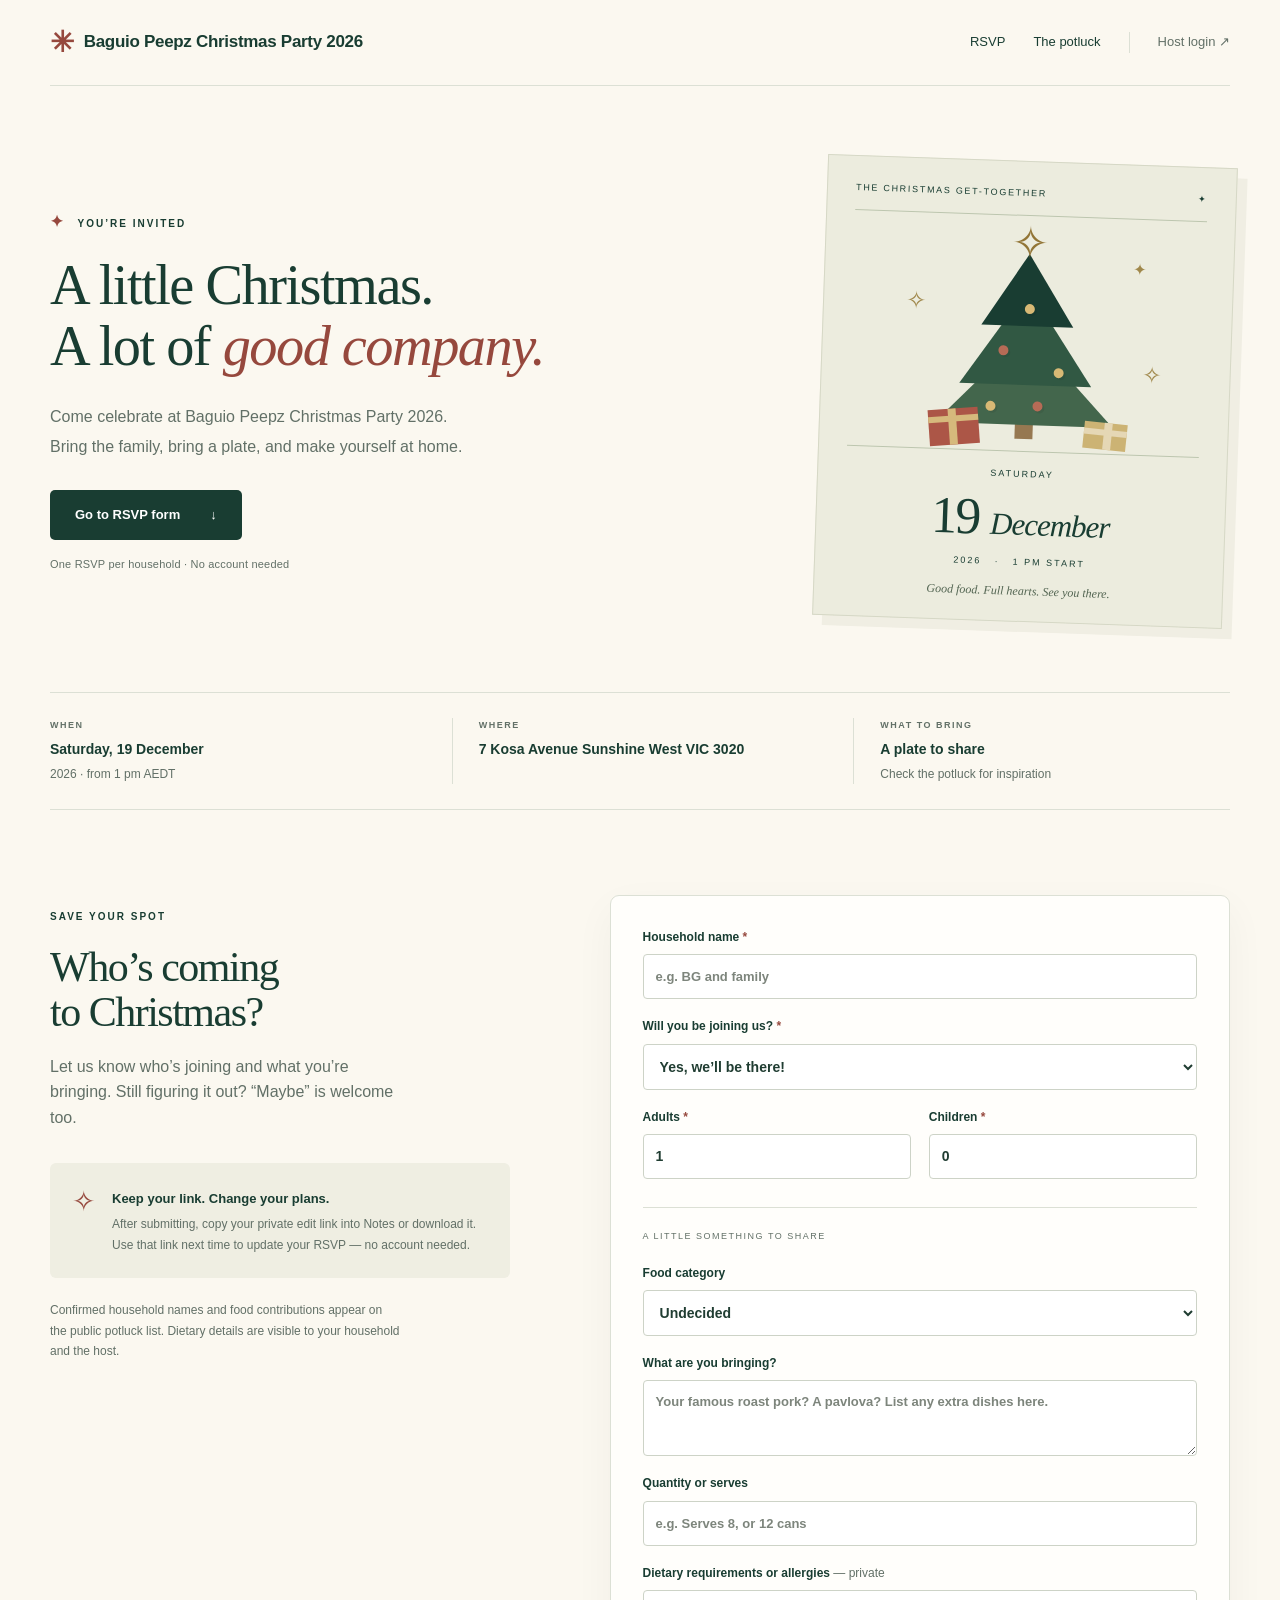
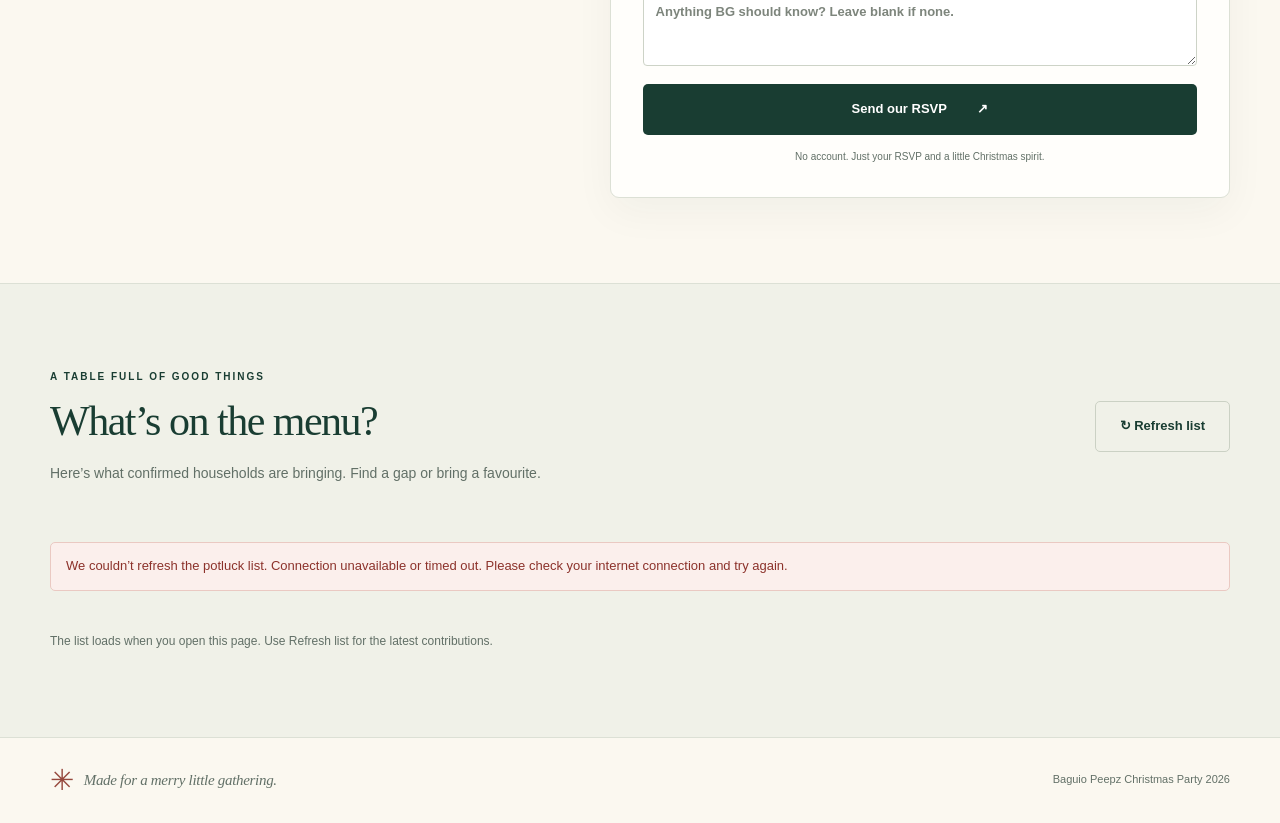
==== commit f2dc3c9b: "Add files via upload" ====
--- a/index.html
+++ b/index.html
@@ -9,13 +9,13 @@
   <meta http-equiv="Content-Security-Policy" content="default-src 'self'; script-src 'self'; style-src 'self'; img-src 'self' data:; connect-src https://kngelwfupxtznqcwbgnf.supabase.co; object-src 'none'; base-uri 'self'; form-action 'none'">
   <title>Baguio Peepz Christmas Party 2026 · 19 December 2026</title>
   <link rel="icon" href="./favicon.svg" type="image/svg+xml">
-  <link rel="stylesheet" href="./styles.css">
-  <script type="module" src="./guest.js"></script>
+  <link rel="stylesheet" href="./styles.css?v=20260930-2">
+  <script type="module" src="./guest.js?v=20260930-2"></script>
 </head>
 <body>
   <a class="skip" href="#main">Skip to content</a>
   <header class="site-header wrap">
-    <a class="brand" href="./index.html"><span class="brand-mark" aria-hidden="true">✳</span> <span class="brand-name">Baguio Peepz<span class="brand-subtitle">Christmas Party 2026</span></span></a>
+    <a class="brand" href="./index.html"><span class="brand-mark" aria-hidden="true">✳</span> <span class="brand-name">Baguio Peepz Christmas Party 2026</span></a>
     <nav aria-label="Main navigation"><a href="#rsvp">RSVP</a><a href="#potluck">The potluck</a><a class="host-link" href="./admin.html">Host login ↗</a></nav>
   </header>
   <main id="main">
--- a/styles.css
+++ b/styles.css
@@ -6,6 +6,6 @@
 @media(prefers-reduced-motion:reduce){html{scroll-behavior:auto}*{transition:none!important}}
 
 /* Party identity and the private-link reminder. */
-.brand-name{display:block;line-height:1.3}.brand-subtitle{display:block;font-size:11px;font-weight:400;letter-spacing:.4px;margin-top:4px;color:var(--muted)}
+.brand-name{display:block;min-width:0;line-height:1.3}.brand-subtitle{display:block;font-size:11px;font-weight:400;letter-spacing:.4px;margin-top:4px;color:var(--muted)}
 .save-link-callout{background:#f6efdb;border:2px solid var(--gold);border-radius:7px;padding:22px;margin:22px 0}.save-link-callout .eyebrow{color:#71551f;margin-bottom:10px}.save-link-callout h4{font-family:Georgia,serif;font-weight:400;font-size:27px;line-height:1.15;letter-spacing:-.5px;margin:0 0 14px}.save-link-callout p,.save-link-steps{font-size:13px;line-height:1.7}.save-link-steps{padding-left:20px;margin:0 0 22px}.save-link-steps li+li{margin-top:10px}.save-link-callout .button-row .button{flex:1;gap:8px}.save-link-callout #copy-status{margin:12px 0}.save-link-callout #link-privacy{margin-bottom:0}.save-link-check{display:flex;align-items:flex-start;gap:12px;padding:10px 0;font-size:13px;cursor:pointer}.save-link-check input{width:20px;height:20px;margin:1px 0 0;flex-shrink:0;accent-color:var(--ink)}.saved-help{margin-top:14px}#finish-rsvp:disabled{cursor:not-allowed}.saved-panel{min-width:0}
 @media(max-width:680px){.save-link-callout{padding:18px 14px}.save-link-callout h4{font-size:25px}}
